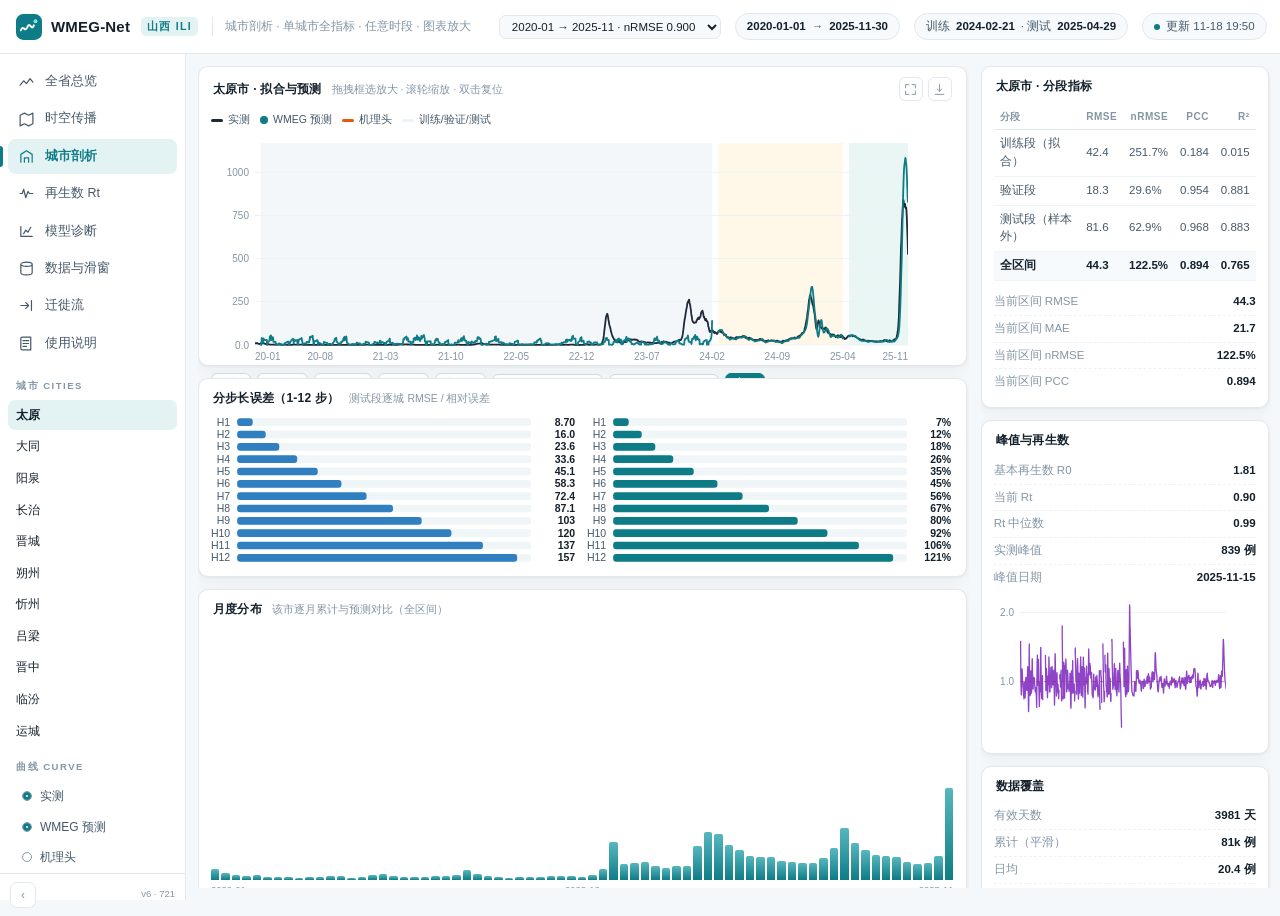
==== city.html @ 0eba6c92 "v6: multi-page site (8 pages) + 7:2:1 range runs" ====
<!doctype html>
<html lang="zh-CN">
<head>
<meta charset="utf-8">
<meta name="viewport" content="width=device-width,initial-scale=1">
<title>城市剖析 · WMEG-Net 山西 ILI</title>
<link rel="stylesheet" href="assets/app.css">
</head>
<body data-page="city">
<div id="app"></div>
<script src="assets/data.js"></script>
<script src="assets/charts.js"></script>
<script src="assets/core.js"></script>
<script src="assets/page-city.js"></script>
<script src="assets/app.js"></script>
</body>
</html>
---- assets/app.css ----
/* ===========================================================
   WMEG-Net 演示站点 · 样式
   亮色 / 一屏零滚动 / 左控制台 + 主区 + 右详情栏
   =========================================================== */
:root{
  --bg:#F5F8FA; --panel:#FFFFFF; --panel2:#EEF3F7; --panel3:#F7FAFC;
  --line:#E1E8EE; --line2:#CFDAE3;
  --tx:#14202B; --tx2:#46586A; --tx3:#8496A6;
  --accent:#0E7C86; --accent2:#12A3AE; --accent-soft:#E3F2F3;
  --obs:#1F2A36; --pred:#0E7C86; --direct:#2F7FC1; --mech:#E8590C;
  --rt:#8E44C7; --r0:#C2185B; --flow:#2F7FC1;
  --train:#F3F7FA; --val:#FFF7E8; --test:#E9F6F4;
  --warn:#D9480F; --ok:#2B8A3E;
  --side-w:208px; --side-w-min:60px; --rail-w:330px; --top-h:54px;
  --r:10px; --shadow:0 1px 2px rgba(20,32,43,.05),0 4px 14px rgba(20,32,43,.05);
}
*{box-sizing:border-box}
html,body{height:100%;margin:0}
body{background:var(--bg);color:var(--tx);
  font:13px/1.55 "Microsoft YaHei","PingFang SC","Noto Sans CJK SC","Segoe UI",sans-serif;
  -webkit-font-smoothing:antialiased;overflow:hidden}
.num{font-variant-numeric:tabular-nums}
button{font-family:inherit}

/* ---------- 顶栏 ---------- */
#app{height:100%;display:grid;grid-template-rows:var(--top-h) 1fr}
.top{display:flex;align-items:center;gap:14px;padding:0 16px;background:#fff;
  border-bottom:1px solid var(--line);position:relative;z-index:20}
.brand{display:flex;align-items:center;gap:9px;font-weight:800;font-size:15px;letter-spacing:.2px;white-space:nowrap}
.brand svg{display:block}
.brand small{font-weight:600;font-size:10.5px;color:var(--accent);letter-spacing:.12em;
  background:var(--accent-soft);border-radius:5px;padding:1px 6px;margin-left:2px}
.top .sub{color:var(--tx3);font-size:12px;padding-left:12px;border-left:1px solid var(--line);white-space:nowrap}
.top .spacer{flex:1}
.chip{display:inline-flex;align-items:center;gap:6px;background:var(--panel3);border:1px solid var(--line);
  border-radius:20px;padding:4px 11px;font-size:11.5px;color:var(--tx2);white-space:nowrap}
.chip b{color:var(--tx);font-weight:700}
.chip i{width:6px;height:6px;border-radius:50%;background:var(--accent);display:inline-block}
.chip.warn i{background:var(--warn)}
.sel{background:var(--panel3);border:1px solid var(--line);border-radius:7px;color:var(--tx);
  font-size:11.5px;padding:4px 8px;outline:none;cursor:pointer;max-width:230px}
.sel:hover{border-color:var(--line2)}
.sel:focus{border-color:var(--accent)}

/* ---------- 侧栏 ---------- */
.shell{display:grid;grid-template-columns:var(--side-w) 1fr;min-height:0;transition:grid-template-columns .18s ease}
.shell.mini{grid-template-columns:var(--side-w-min)}
.side{background:#fff;border-right:1px solid var(--line);display:flex;flex-direction:column;min-height:0;position:relative}
.side .navlist{padding:10px 8px 4px;display:flex;flex-direction:column;gap:2px}
.nav{display:flex;align-items:center;gap:10px;padding:8px 10px;border-radius:8px;color:var(--tx2);
  text-decoration:none;font-size:12.5px;white-space:nowrap;position:relative;transition:background .12s}
.nav svg{width:17px;height:17px;flex:0 0 17px;stroke:currentColor;fill:none;stroke-width:1.7;
  stroke-linecap:round;stroke-linejoin:round}
.nav:hover{background:var(--panel3);color:var(--tx)}
.nav.on{background:var(--accent-soft);color:var(--accent);font-weight:700}
.nav.on::before{content:"";position:absolute;left:-8px;top:7px;bottom:7px;width:3px;border-radius:0 3px 3px 0;background:var(--accent)}
.nav .lbl{overflow:hidden;text-overflow:ellipsis}
.nav .kbd{margin-left:auto;font-size:9.5px;color:var(--tx3);opacity:.8}
.shell.mini .nav .lbl,.shell.mini .nav .kbd,.shell.mini .side h4,.shell.mini .console,.shell.mini .brandtext{display:none}
.shell.mini .nav{justify-content:center;padding:9px 0}
.side h4{margin:14px 16px 6px;font-size:9.5px;letter-spacing:.16em;color:var(--tx3);font-weight:800;text-transform:uppercase}
.console{margin:6px 10px 10px;padding:9px;border:1px solid var(--line);border-radius:9px;background:var(--panel3)}
.console .cr{display:flex;align-items:center;gap:6px;margin-bottom:6px}
.console .cr label{width:34px;font-size:10.5px;color:var(--tx3)}
.console input[type=date],.console input[type=number],.console select{
  flex:1;min-width:0;background:#fff;border:1px solid var(--line);border-radius:6px;padding:3px 5px;
  font-size:11px;color:var(--tx);outline:none;font-family:inherit}
.console .ratio{display:flex;height:16px;border-radius:4px;overflow:hidden;margin:6px 0 4px;font-size:9px;font-weight:700;color:#fff}
.console .ratio i{display:flex;align-items:center;justify-content:center;font-style:normal}
.console .hint{font-size:10px;color:var(--tx3);line-height:1.45}
.btn{display:inline-flex;align-items:center;justify-content:center;gap:6px;border:1px solid var(--line2);
  background:#fff;color:var(--tx2);border-radius:7px;padding:5px 10px;font-size:11.5px;cursor:pointer;
  transition:.12s;white-space:nowrap}
.btn:hover{border-color:var(--accent);color:var(--accent)}
.btn.primary{background:var(--accent);border-color:var(--accent);color:#fff;font-weight:700}
.btn.primary:hover{background:#0B656D;border-color:#0B656D;color:#fff}
.btn.primary[disabled]{background:#A9C6C8;border-color:#A9C6C8;cursor:not-allowed}
.btn.sm{padding:3px 8px;font-size:10.5px;border-radius:6px}
.btn.block{width:100%}
.side .tail{margin-top:auto;padding:8px 10px;border-top:1px solid var(--line);display:flex;gap:6px;align-items:center}
.collapse{width:26px;height:26px;border-radius:7px;border:1px solid var(--line);background:#fff;cursor:pointer;
  color:var(--tx3);display:flex;align-items:center;justify-content:center;font-size:12px}
.collapse:hover{color:var(--accent);border-color:var(--accent)}
.ver{font-size:9.5px;color:var(--tx3);margin-left:auto;white-space:nowrap;overflow:hidden}

/* ---------- 页面骨架 ---------- */
.page{display:grid;grid-template-columns:minmax(0,1fr) var(--rail-w);gap:12px;padding:12px;min-height:0;overflow:hidden}
.page.norail{grid-template-columns:minmax(0,1fr)}
.main{min-width:0;min-height:0;overflow:auto;display:flex;flex-direction:column;gap:12px;padding-right:2px}
.main.noset{overflow:hidden}
.rail{min-width:0;min-height:0;overflow:auto;display:flex;flex-direction:column;gap:12px;padding-right:2px}
.page.norail .main{overflow:auto}
@media (max-width:1280px){:root{--rail-w:290px;--side-w:186px}}
@media (max-width:1080px){.page{grid-template-columns:minmax(0,1fr)}.rail{display:none}}

/* ---------- 卡片 ---------- */
.card{background:var(--panel);border:1px solid var(--line);border-radius:var(--r);box-shadow:var(--shadow);
  display:flex;flex-direction:column;min-width:0;position:relative}
.card>.hd{display:flex;align-items:center;gap:10px;padding:10px 14px 0;min-height:22px}
.card>.hd h3{margin:0;font-size:12px;font-weight:800;letter-spacing:.02em;color:var(--tx)}
.card>.hd .sub{font-size:10.5px;color:var(--tx3)}
.card>.hd .tools{margin-left:auto;display:flex;gap:5px;align-items:center}
.card>.bd{padding:8px 12px 12px;flex:1;min-height:0;display:flex;flex-direction:column}
.card.pad>.bd{padding:12px 14px}
.card.grow{flex:1}
.ico{width:24px;height:24px;border-radius:6px;border:1px solid var(--line);background:#fff;color:var(--tx3);
  display:inline-flex;align-items:center;justify-content:center;cursor:pointer;font-size:12px;padding:0}
.ico:hover{color:var(--accent);border-color:var(--accent)}
.ico.on{background:var(--accent-soft);color:var(--accent);border-color:#B6DEE0}

/* ---------- KPI ---------- */
.kpis{display:grid;grid-template-columns:repeat(auto-fit,minmax(132px,1fr));gap:10px}
.kpi{background:var(--panel);border:1px solid var(--line);border-radius:var(--r);padding:10px 12px;box-shadow:var(--shadow);position:relative;overflow:hidden}
.kpi .t{font-size:10.5px;color:var(--tx3);letter-spacing:.06em;display:flex;align-items:center;gap:5px}
.kpi .v{font-size:22px;font-weight:800;line-height:1.2;margin-top:3px;font-variant-numeric:tabular-nums}
.kpi .u{font-size:10.5px;color:var(--tx3);font-weight:600;margin-left:3px}
.kpi .d{font-size:10.5px;color:var(--tx3);margin-top:1px}
.kpi::after{content:"";position:absolute;left:0;top:0;bottom:0;width:3px;background:var(--accent);opacity:.55}
.kpi.obs::after{background:var(--obs)}.kpi.pred::after{background:var(--pred)}
.kpi.rt::after{background:var(--rt)}.kpi.r0::after{background:var(--r0)}
.kpi.warn::after{background:var(--warn)}.kpi.ok::after{background:var(--ok)}

/* ---------- 图表 ---------- */
.chart{position:relative;width:100%;min-height:0;flex:1}
.chart svg{display:block;width:100%;height:100%;overflow:visible}
.chart .grid line{stroke:#EDF2F6;stroke-width:1}
.chart .axis text{fill:var(--tx3);font-size:10px}
.chart .axis path{stroke:var(--line2)}
.chart .lbl{fill:var(--tx2);font-size:10px}
.legend{display:flex;flex-wrap:wrap;gap:10px;align-items:center;font-size:10.5px;color:var(--tx2);padding:2px 0 4px}
.legend i{display:inline-block;width:12px;height:3px;border-radius:2px;margin-right:5px;vertical-align:middle}
.legend .dot{width:8px;height:8px;border-radius:50%;margin-right:5px}
.tipbox{position:fixed;pointer-events:none;background:rgba(255,255,255,.98);border:1px solid var(--line2);
  border-radius:8px;padding:7px 10px;font-size:11px;color:var(--tx);box-shadow:0 8px 26px rgba(20,32,43,.16);
  opacity:0;transition:opacity .1s;z-index:99;min-width:120px;line-height:1.6}
.tipbox b{color:var(--accent)}
.tipbox .r{display:flex;justify-content:space-between;gap:14px}
.tipbox .r span:last-child{font-variant-numeric:tabular-nums;font-weight:700}
.chart .brush{fill:rgba(14,124,134,.10);stroke:rgba(14,124,134,.45);stroke-width:1}
.chart .hover-line{stroke:#94A5B4;stroke-width:1;stroke-dasharray:3 3}

/* ---------- 地图 ---------- */
.mapwrap{position:relative;flex:1;min-height:340px;background:radial-gradient(circle at 50% 42%,#FFFFFF 0%,#F3F8FA 78%);
  border-radius:8px;overflow:hidden;cursor:grab}
.mapwrap.drag{cursor:grabbing}
.mapwrap svg{width:100%;height:100%;display:block}
.lab-layer{position:absolute;inset:0;pointer-events:none;overflow:hidden}
.clab{position:absolute;transform:translate(-50%,-50%);text-align:center;line-height:1.15;white-space:nowrap;
  text-shadow:0 0 3px #fff,0 0 3px #fff,0 0 4px #fff,0 0 6px #fff}
.clab .n{font-size:12px;font-weight:700;color:#14202B}
.clab .v{font-size:11px;font-weight:700;color:#14202B;font-variant-numeric:tabular-nums}
.clab.dk .n,.clab.dk .v{color:#fff;text-shadow:0 0 3px rgba(20,32,43,.8),0 0 6px rgba(20,32,43,.55)}
.clab.sel .n{color:var(--accent)}
.maptools{position:absolute;right:10px;bottom:10px;display:flex;flex-direction:column;gap:5px;z-index:4}
.maptools .btn{width:28px;height:28px;padding:0;border-radius:7px;background:#fff;box-shadow:0 1px 5px rgba(20,32,43,.12)}
.scalebar{position:absolute;left:10px;bottom:10px;font-size:10px;color:var(--tx3);background:rgba(255,255,255,.9);
  border:1px solid var(--line);border-radius:6px;padding:4px 8px;z-index:4}

/* ---------- 时间轴 ---------- */
.timeline{display:flex;align-items:center;gap:12px;padding:8px 14px 10px}
.timeline .day{font-size:14px;font-weight:800;font-variant-numeric:tabular-nums;min-width:96px}
.timeline .tot{font-size:11px;color:var(--tx3);min-width:120px;text-align:right}
input[type=range]{-webkit-appearance:none;appearance:none;flex:1;height:4px;border-radius:3px;background:#D9E3EB;outline:none}
input[type=range]::-webkit-slider-thumb{-webkit-appearance:none;width:15px;height:15px;border-radius:50%;
  background:var(--accent);border:2px solid #fff;box-shadow:0 1px 5px rgba(14,124,134,.45);cursor:pointer}
.play{width:30px;height:30px;border-radius:50%;border:1px solid var(--line);background:#fff;cursor:pointer;
  color:var(--accent);display:flex;align-items:center;justify-content:center;font-size:11px}
.play:hover{background:var(--accent-soft)}

/* ---------- 列表 / 表格 ---------- */
.list{display:flex;flex-direction:column;gap:1px;overflow:auto;min-height:0}
.item{display:flex;align-items:center;gap:8px;padding:6px 8px;border-radius:7px;cursor:pointer;font-size:12px;color:var(--tx2);transition:background .1s}
.item:hover{background:var(--panel3)}
.item.on{background:var(--accent-soft);color:var(--tx);font-weight:700}
.item .nm{flex:0 0 auto;min-width:44px;color:var(--tx)}
.item .track{flex:1;height:9px;background:#EFF4F8;border-radius:3px;overflow:hidden;min-width:40px}
.item .fill{display:block;height:100%;border-radius:3px;background:linear-gradient(90deg,#7FC7CB,#0E7C86)}
.item .vl{width:56px;text-align:right;font-variant-numeric:tabular-nums;font-weight:700;font-size:11.5px}
.item .rk{width:16px;text-align:right;font-size:10px;color:var(--tx3)}
table.t{width:100%;border-collapse:collapse;font-size:11.5px}
table.t th{text-align:right;font-weight:700;color:var(--tx3);font-size:10px;letter-spacing:.05em;
  padding:5px 6px;border-bottom:1px solid var(--line);position:sticky;top:0;background:#fff;z-index:1}
table.t th:first-child,table.t td:first-child{text-align:left}
table.t td{padding:5px 6px;border-bottom:1px solid #F0F4F7;font-variant-numeric:tabular-nums;color:var(--tx2)}
table.t tr:hover td{background:var(--panel3)}
table.t td b{color:var(--tx)}
.scroll{overflow:auto;min-height:0}
.tiny{font-size:10.5px;color:var(--tx3);line-height:1.55}
.pill{display:inline-block;padding:1px 7px;border-radius:20px;font-size:10px;font-weight:700;
  background:var(--panel2);color:var(--tx2)}
.pill.ok{background:#E6F4E9;color:#2B8A3E}
.pill.warn{background:#FDEEE4;color:#C2410C}
.pill.info{background:var(--accent-soft);color:var(--accent)}
.pill.rt{background:#F3E8FA;color:#7B2CBF}
.divider{height:1px;background:var(--line);margin:8px 0}
.kv{display:flex;justify-content:space-between;gap:10px;padding:4px 0;font-size:11.5px;border-bottom:1px dashed #EEF2F6}
.kv:last-child{border-bottom:0}
.kv span:first-child{color:var(--tx3)}
.kv span:last-child{font-weight:700;font-variant-numeric:tabular-nums}

/* ---------- 模态（图表放大） ---------- */
.modal{position:fixed;inset:0;background:rgba(12,22,30,.42);backdrop-filter:blur(2px);z-index:200;
  display:none;align-items:center;justify-content:center;padding:24px}
.modal.on{display:flex}
.modal .box{background:#fff;border-radius:14px;box-shadow:0 24px 70px rgba(12,22,30,.3);
  width:min(1500px,96vw);height:min(900px,90vh);display:flex;flex-direction:column;overflow:hidden}
.modal .bhd{display:flex;align-items:center;gap:10px;padding:12px 16px;border-bottom:1px solid var(--line)}
.modal .bhd h3{margin:0;font-size:14px}
.modal .bbd{flex:1;min-height:0;padding:12px 16px 16px;display:flex;flex-direction:column}

/* ---------- 提示 / 空态 ---------- */
.empty{display:flex;align-items:center;justify-content:center;height:100%;color:var(--tx3);font-size:12px;text-align:center;padding:20px}
.note{background:#FFF8EC;border:1px solid #F5DFC2;border-radius:8px;padding:8px 11px;font-size:11px;color:#8A5A18;line-height:1.6}
.note.info{background:#EEF7FA;border-color:#CFE6EC;color:#265C66}
.note.ok{background:#EFF8F1;border-color:#CDE9D5;color:#24663A}
.toast{position:fixed;left:50%;bottom:34px;transform:translateX(-50%) translateY(12px);background:#14202B;color:#fff;
  padding:9px 16px;border-radius:9px;font-size:12px;opacity:0;transition:.2s;z-index:300;pointer-events:none;max-width:70vw}
.toast.on{opacity:1;transform:translateX(-50%) translateY(0)}

/* ---------- 说明页 ---------- */
.doc{max-width:920px;margin:0 auto;padding:4px 6px 40px;line-height:1.85;font-size:13px;color:var(--tx2)}
.doc h1{font-size:22px;color:var(--tx);margin:6px 0 4px}
.doc h2{font-size:15px;color:var(--tx);margin:26px 0 8px;padding-bottom:6px;border-bottom:1px solid var(--line)}
.doc h3{font-size:13px;color:var(--tx);margin:16px 0 4px}
.doc p{margin:6px 0}
.doc ul,.doc ol{margin:6px 0 6px 4px;padding-left:18px}
.doc li{margin:3px 0}
.doc code{background:var(--panel2);border-radius:4px;padding:1px 5px;font-size:11.5px;
  font-family:"Cascadia Code",Consolas,monospace;color:#0B5E66}
.doc pre{background:#0F1B24;color:#D7E3EC;border-radius:9px;padding:12px 14px;overflow:auto;font-size:11.5px;
  line-height:1.7;font-family:"Cascadia Code",Consolas,monospace}
.doc pre code{background:none;color:inherit;padding:0}
.doc table{width:100%;border-collapse:collapse;font-size:12px;margin:8px 0}
.doc th,.doc td{border:1px solid var(--line);padding:6px 9px;text-align:left}
.doc th{background:var(--panel3);font-size:11px;color:var(--tx3)}
.doc blockquote{margin:8px 0;padding:8px 14px;border-left:3px solid var(--accent);background:var(--accent-soft);
  border-radius:0 7px 7px 0;color:#14555C;font-size:12px}
.kbd{display:inline-block;border:1px solid var(--line2);border-bottom-width:2px;border-radius:5px;
  padding:0 6px;font-size:10.5px;background:#fff;color:var(--tx2);font-family:inherit}

/* ---------- 迁徙流动画 ---------- */
@keyframes flowdash{to{stroke-dashoffset:-28}}
.flow{stroke-dasharray:6 8;animation:flowdash 1.4s linear infinite}
.row.on .tick{border-color:var(--accent);box-shadow:inset 0 0 0 3px var(--accent)}
.side .row{border-radius:6px;margin:0 8px}
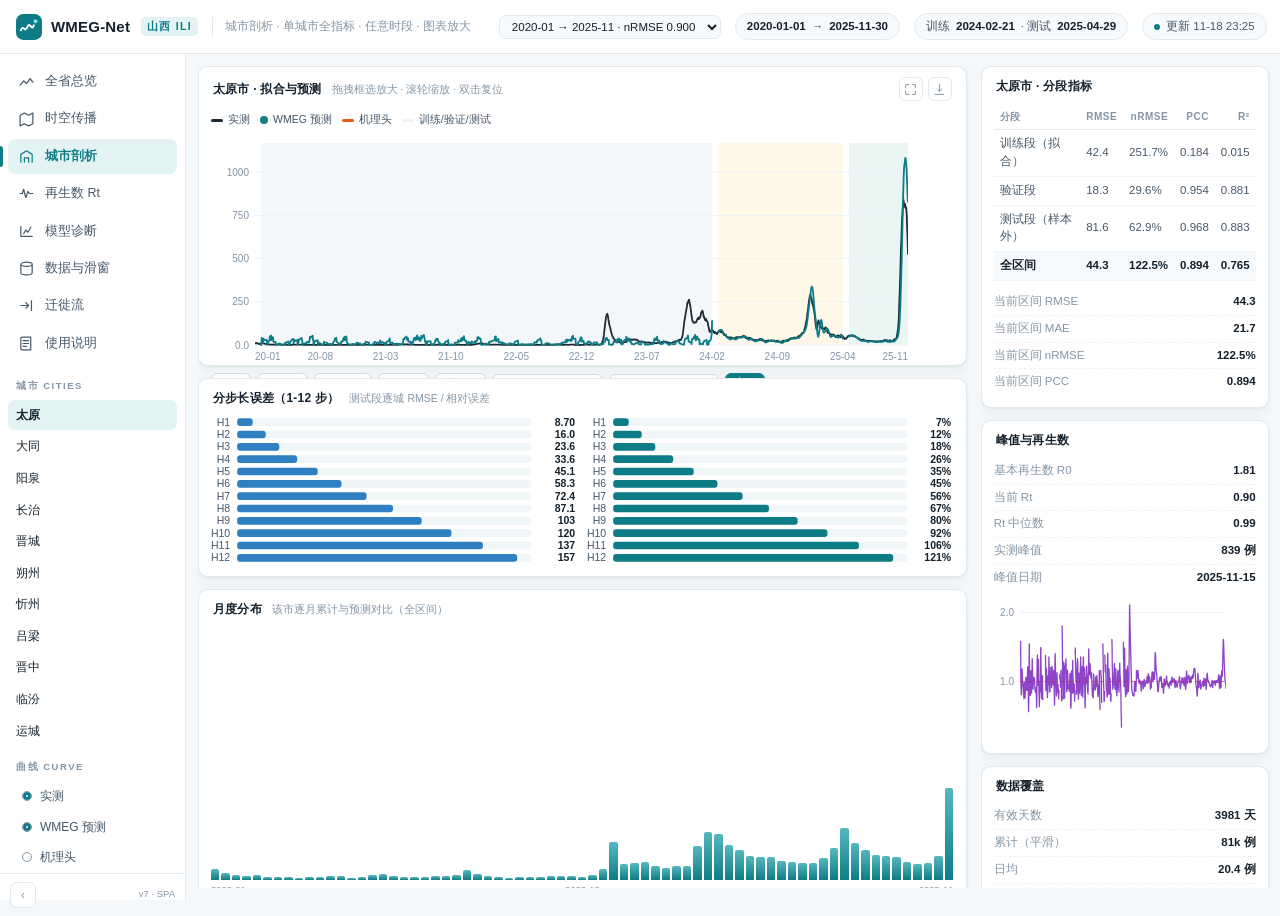
==== commit 144cf0bd: "v7: single-page app (hash routing, no page jumps)" ====
--- a/city.html
+++ b/city.html
@@ -1,17 +1,13 @@
 <!doctype html>
-<html lang="zh-CN">
-<head>
-<meta charset="utf-8">
-<meta name="viewport" content="width=device-width,initial-scale=1">
-<title>城市剖析 · WMEG-Net 山西 ILI</title>
-<link rel="stylesheet" href="assets/app.css">
+<html lang="zh-CN"><head><meta charset="utf-8">
+<title>城市剖析 · WMEG-Net</title>
+<script>
+(function () {
+  var q = location.search ? location.search.replace(/^\?/, "") : "";
+  location.replace("index.html#/city" + (q ? "?" + q : ""));
+})();
+</script>
 </head>
-<body data-page="city">
-<div id="app"></div>
-<script src="assets/data.js"></script>
-<script src="assets/charts.js"></script>
-<script src="assets/core.js"></script>
-<script src="assets/page-city.js"></script>
-<script src="assets/app.js"></script>
-</body>
-</html>
+<body style="font:14px/1.7 sans-serif;padding:24px;color:#46586A">
+正在跳转到 <a href="index.html#/city">城市剖析</a> …
+</body></html>
